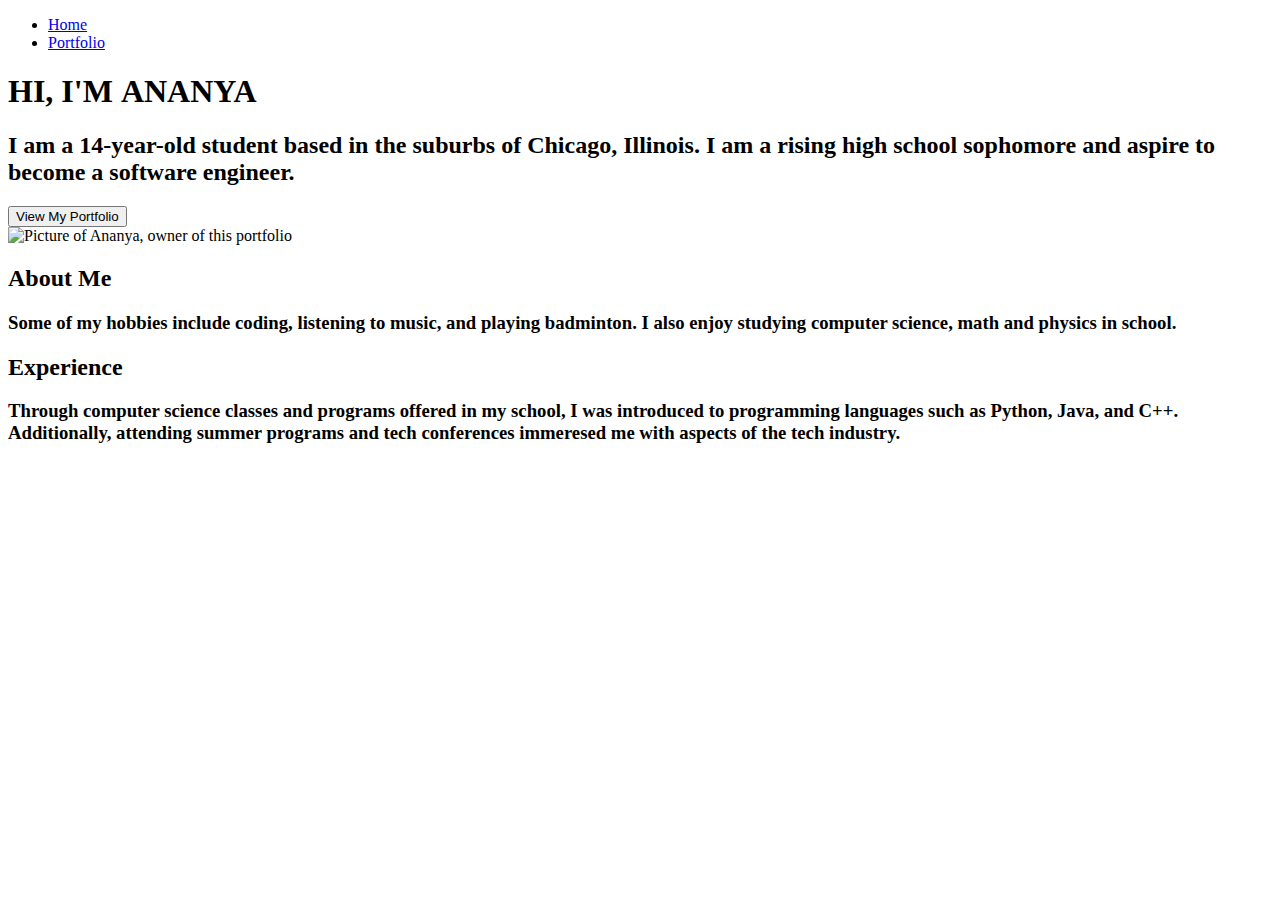
==== index.html @ 511f18a9 "Create index.html" ====
<!DOCTYPE html>
<html>
  <main>
  <head>
    
    <title>Ananya's Personal Portfolio</title>
    <meta charset="utf-8" />
	  <meta http-equiv="X-UA-Compatible" content="IE=edge" />
	  <meta name="viewport" content="width=device-width, initial-scale=1" />

    <link rel="preconnect" href="https://fonts.googleapis.com">
    <link rel="preconnect" href="https://fonts.gstatic.com" crossorigin>
    <link href="https://fonts.googleapis.com/css2?family=Lato:ital,wght@0,100;0,300;0,400;0,700;0,900;1,100;1,300;1,400;1,700;1,900&family=Roboto:ital,wght@0,100;0,300;0,400;0,500;0,700;0,900;1,100;1,300;1,400;1,500;1,700;1,900&display=swap" rel="stylesheet">

	  <!-- link the webpage's stylesheet -->
	  <link rel="stylesheet" href="/style.css" />

	  <!-- link the webpage's JavaScript file -->
	  <script src="/script.js" defer></script>

  </head>
  
  <body>

    <nav>
      <ul>
        <li>
          <a href='index.html'>Home</a>
        </li>
        <li>
          <a href='portfolio.html'>Portfolio</a>
        </li>
      </ul>
    </nav>

    <div class="about-me">

      <div class="about-me-text">
        <h1 id="header">HI, I'M <strong id="name">ANANYA</strong></h1>
        <h2 id="sub-header"><a id="sub-text">I am a 14-year-old student based in the suburbs of Chicago, Illinois.</a> I am a rising high school sophomore and aspire to become a software engineer.</h2>
        <a href="portfolio.html"><button id="portfolio-button">View My Portfolio</button></a>
      </div>

      <img src="assets/profile.jpg" id="profile-img" alt="Picture of Ananya, owner of this portfolio">

    </div>

    <div id="hobbies">
      <h2 id="hobbies-header">About Me</h2>
      <h3 id="hobbies-text">Some of my hobbies include  <strong>coding</strong>, <strong>listening to music</strong>, and <strong>playing badminton</strong>. I also enjoy studying computer science, math and physics in school.</h3>
    </div>

    <div id="tech-journey">
      <h2 id="tech-journey-header">Experience</h2>
      <h3 id="tech-journey-text">Through computer science classes and programs offered in my school, I was introduced to programming languages such as <strong>Python</strong>, <strong>Java</strong>, and <strong>C++</strong>. Additionally, attending summer programs and tech conferences immeresed me with aspects of the tech industry.</h3>
    </div>

    
    
  </body>
  </main>
</html>
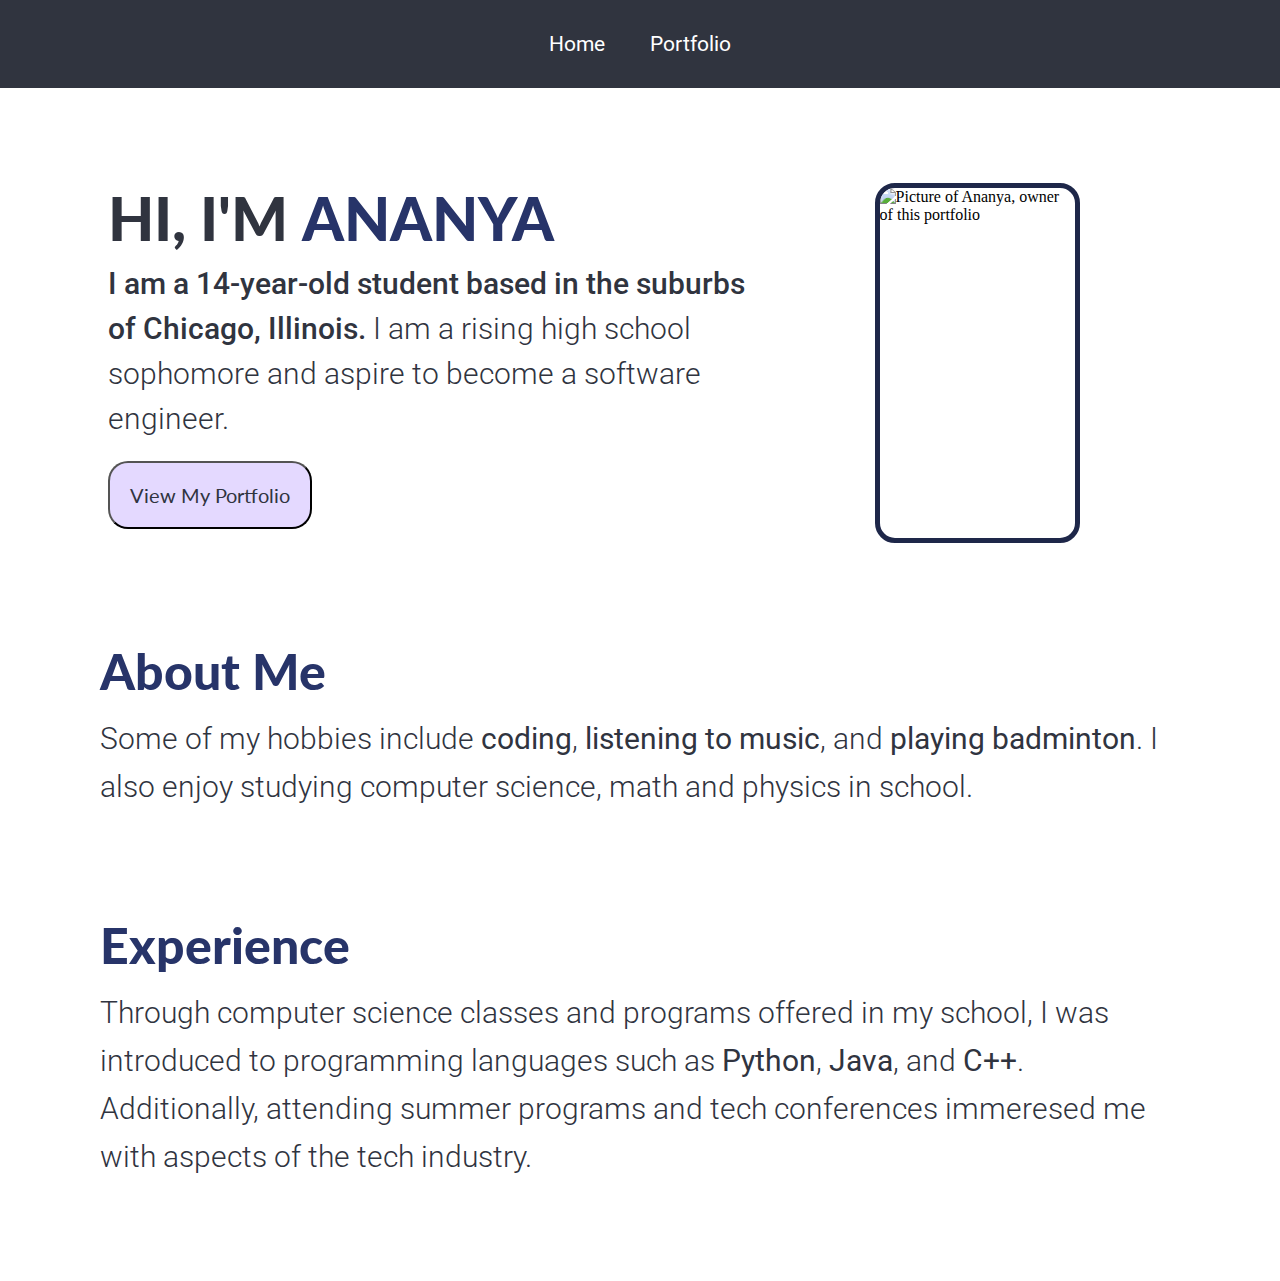
==== commit 051ba6b3: "Update index.html" ====
--- a/index.html
+++ b/index.html
@@ -13,7 +13,7 @@
     <link href="https://fonts.googleapis.com/css2?family=Lato:ital,wght@0,100;0,300;0,400;0,700;0,900;1,100;1,300;1,400;1,700;1,900&family=Roboto:ital,wght@0,100;0,300;0,400;0,500;0,700;0,900;1,100;1,300;1,400;1,500;1,700;1,900&display=swap" rel="stylesheet">
 
 	  <!-- link the webpage's stylesheet -->
-	  <link rel="stylesheet" href="/style.css" />
+	  <link rel="stylesheet" href="style.css" />
 
 	  <!-- link the webpage's JavaScript file -->
 	  <script src="/script.js" defer></script>
--- a/style.css
+++ b/style.css
@@ -0,0 +1,210 @@
+
+
+/* STYLE SECTIONING TAGS */
+
+* {
+  margin: 0px;
+  padding: 0px;
+}
+
+body {
+  background-color: ##FAFAFF;
+}
+
+.about-me {
+  display: flex;
+  align-items: center;
+  padding-right: 200px;
+}
+
+.about-me-text {
+  padding: 10%;
+  line-height: 45px;
+  display: block;
+}
+
+#hobbies {
+  padding: 100px;
+  line-height: 48px;
+  margin-top: -90px;
+}
+
+#tech-journey {
+  padding: 100px;
+  line-height: 48px;
+  margin-top: -90px;
+}
+
+.project {
+  padding: 100px;
+  margin-bottom: 100px;
+}
+
+.project-container {
+  background-color: #273469;
+  border-radius: 20px;
+  padding: 30px;
+  line-height: 30px;
+  margin-bottom: 100px;
+}
+
+
+/* STYLE TEXT */
+
+.roboto-regular {
+  font-family: "Roboto", sans-serif;
+  font-weight: 400;
+  font-style: normal;
+}
+
+.lato-black {
+  font-family: "Lato", sans-serif;
+  font-weight: 900;
+  font-style: normal;
+}
+
+#header {
+  font-family: "Lato", sans-serif;
+  font-weight: 1000;
+  font-style: normal;
+  font-size: 60px;
+  color: #30343F;
+  margin-bottom: 20px;
+}
+
+#sub-header {
+  font-family: "Roboto", sans-serif;
+  font-weight: 300;
+  font-style: normal;
+  color: #30343F;
+  font-size: 30px;
+}
+
+#name {
+  color: #273469;
+  font-weight: 900;
+}
+
+#sub-text {
+    font-family: "Roboto", sans-serif;
+    font-weight: 500;
+}
+
+#portfolio-button {
+  background-color: #E4D9FF;
+  color: #30343F;
+  padding: 20px;
+  font-family: "Lato", sans-serif;
+  font-size: 20px;
+  border-radius: 20px;
+  margin-top: 20px;
+}
+
+#portfolio-button:hover {
+  font-weight: 900;
+}
+
+#hobbies-header {
+  font-family: "Lato", sans-serif;
+  font-weight: 1000;
+  font-style: normal;
+  font-size: 50px;
+  color: #273469;
+  margin-bottom: 20px;
+}
+
+#hobbies-text {
+  font-family: "Roboto", sans-serif;
+  font-weight: 300;
+  font-style: normal;
+  color: #30343F;
+  font-size: 30px;
+}
+
+#tech-journey-header {
+  font-family: "Lato", sans-serif;
+  font-weight: 1000;
+  font-style: normal;
+  font-size: 50px;
+  color: #273469;
+  margin-bottom: 20px;
+}
+
+#tech-journey-text {
+  font-family: "Roboto", sans-serif;
+  font-weight: 300;
+  font-style: normal;
+  color: #30343F;
+  font-size: 30px;
+}
+
+.project-header {
+  font-family: "Lato", sans-serif;
+  font-weight: 800;
+  font-style: normal;
+  font-size: 50px;
+  color: #FAFAFF;
+  margin-bottom: 30px;
+}
+
+.project-text {
+  font-family: "Roboto", sans-serif;
+  font-weight: 300;
+  font-style: normal;
+  color: #FAFAFF;
+  font-size: 20px;
+}
+
+.project-link {
+  font-family: "Roboto", sans-serif;
+  font-weight: 300;
+  font-style: normal;
+  color: #FAFAFF;
+  font-size: 20px;
+  text-decoration: underline;
+  margin-bottom: 30px;
+}
+
+/* STYLE IMAGES */
+
+#profile-img {
+  width: 580px;
+  height: 350px;
+  object-fit: cover;
+  border-radius: 20px;
+  border: 5px solid #1E2749;
+}
+
+.project-img {
+  width: 1000px;
+  height: auto;
+  object-fit: cover;
+  margin-top: 30px;
+  border-radius: 20px;
+}
+
+/* STYLE NAV BAR */
+ul {
+  list-style-type: none;
+  background-color: #30343F;
+  overflow: hidden;
+  padding: 2em;
+  text-align: center;
+}
+
+li {
+  display: inline;
+}
+
+li a {
+  font-family: "Roboto", sans-serif;
+  text-decoration: none;
+  color: white;
+  font-size: 1.3em;
+  padding: 1em;
+}
+
+li a:hover {
+  background-color: #273469;
+  border-radius: 40px;
+}
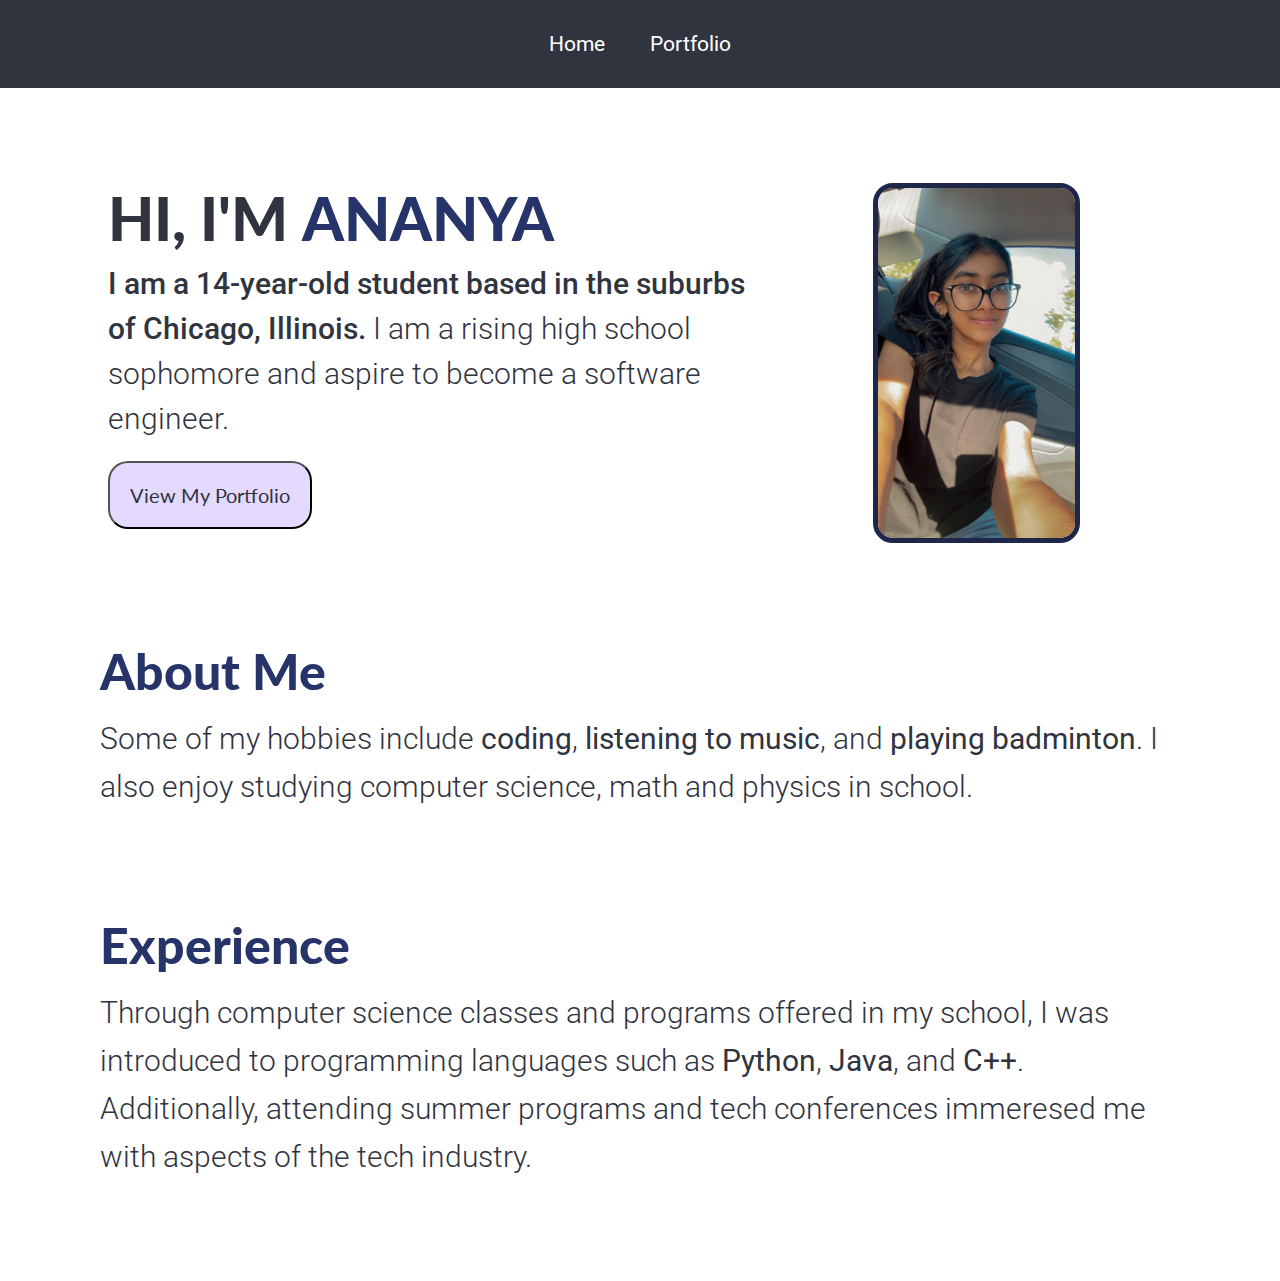
==== commit 6b19fc4d: "Update index.html" ====
--- a/index.html
+++ b/index.html
@@ -41,7 +41,7 @@
         <a href="portfolio.html"><button id="portfolio-button">View My Portfolio</button></a>
       </div>
 
-      <img src="assets/profile.jpg" id="profile-img" alt="Picture of Ananya, owner of this portfolio">
+      <img src="profile.jpg" id="profile-img" alt="Picture of Ananya, owner of this portfolio">
 
     </div>
 
